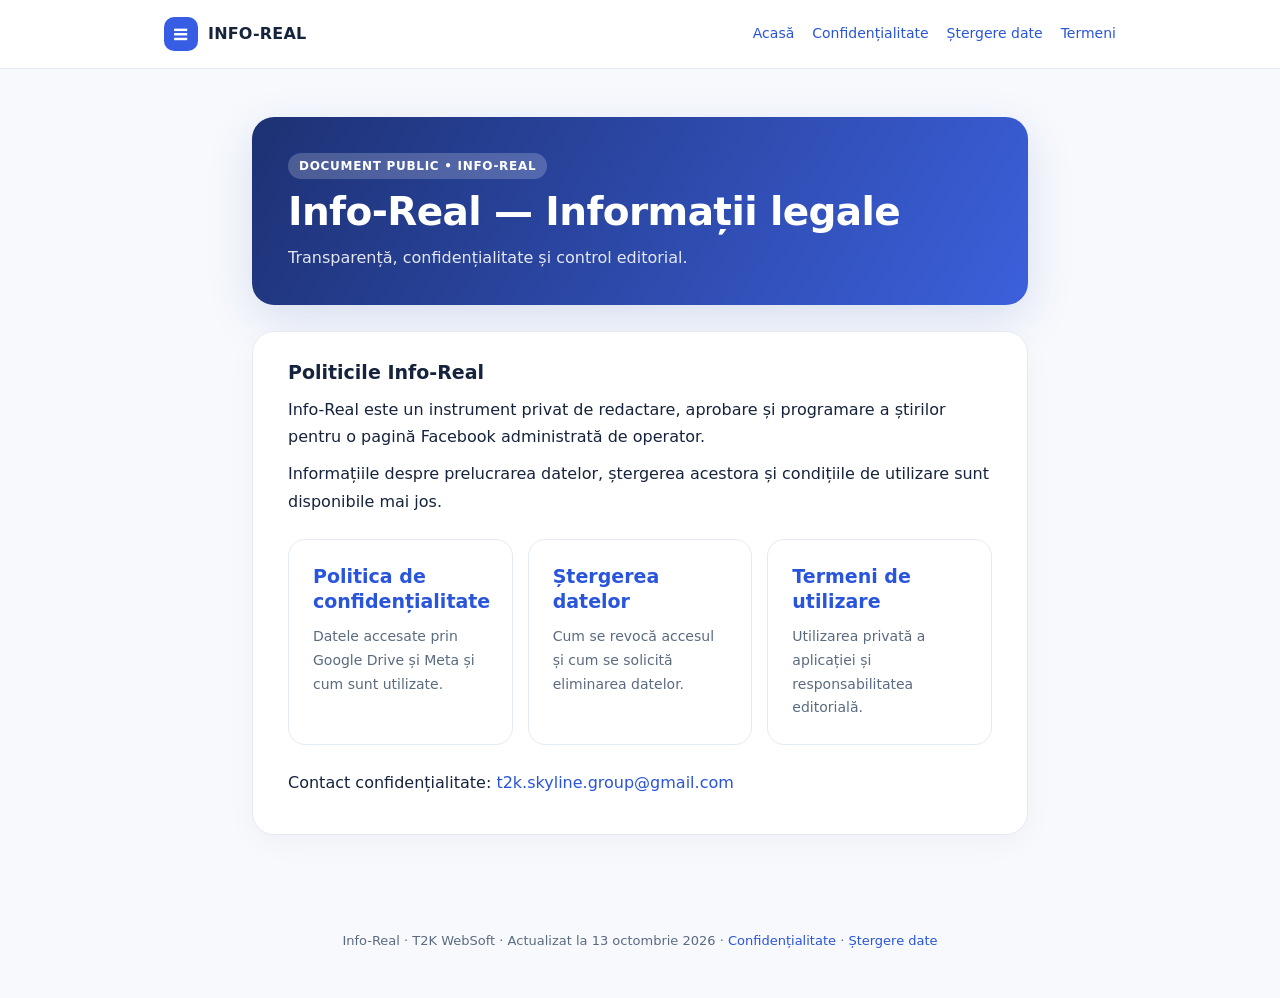
==== index.html @ e1108854 "Add Info-Real static legal drafts and official contact email" ====
<!doctype html><html lang="ro"><head><meta charset="utf-8"><meta name="viewport" content="width=device-width,initial-scale=1"><meta name="robots" content="noindex,nofollow"><meta name="description" content="Documente legale Info-Real"><title>Info-Real — Informații legale | Info-Real</title><link rel="stylesheet" href="style.css"></head><body><header><div class="head"><a class="logo" href="index.html"><span class="mark">≡</span>INFO-REAL</a><nav aria-label="Navigare"><a href="index.html">Acasă</a><a href="privacy.html">Confidențialitate</a><a href="data-deletion.html">Ștergere date</a><a href="terms.html">Termeni</a></nav></div></header><main><section class="hero"><span class="tag">Document public • Info-Real</span><h1>Info-Real — Informații legale</h1><p>Transparență, confidențialitate și control editorial.</p></section><article class="content"><h2>Politicile Info-Real</h2><p>Info-Real este un instrument privat de redactare, aprobare și programare a știrilor pentru o pagină Facebook administrată de operator.</p><p>Informațiile despre prelucrarea datelor, ștergerea acestora și condițiile de utilizare sunt disponibile mai jos.</p><div class="cards"><a class="card" href="privacy.html"><h2>Politica de confidențialitate</h2><p>Datele accesate prin Google Drive și Meta și cum sunt utilizate.</p></a><a class="card" href="data-deletion.html"><h2>Ștergerea datelor</h2><p>Cum se revocă accesul și cum se solicită eliminarea datelor.</p></a><a class="card" href="terms.html"><h2>Termeni de utilizare</h2><p>Utilizarea privată a aplicației și responsabilitatea editorială.</p></a></div><p>Contact confidențialitate: <a href="mailto:t2k.skyline.group@gmail.com">t2k.skyline.group@gmail.com</a></p></article></main><footer class="foot">Info-Real · T2K WebSoft · Actualizat la 13 octombrie 2026 · <a href="privacy.html">Confidențialitate</a> · <a href="data-deletion.html">Ștergere date</a></footer></body></html>
---- style.css ----
:root{color-scheme:light;--navy:#15233c;--blue:#375de5;--soft:#f1f5fe;--muted:#5a6b81;--line:#e4eaf5}*{box-sizing:border-box}body{margin:0;color:var(--navy);font:16px/1.7 system-ui,-apple-system,Segoe UI,Roboto,Arial,sans-serif;background:#f7f9fd}a{color:#2954dc;text-decoration:none}a:hover{text-decoration:underline}header{background:#fff;border-bottom:1px solid var(--line);position:sticky;top:0;z-index:2}.head{max-width:1000px;margin:auto;padding:17px 24px;display:flex;align-items:center;justify-content:space-between;gap:20px}.logo{display:flex;align-items:center;gap:10px;font-weight:850;letter-spacing:.2px;color:var(--navy)}.mark{display:inline-grid;place-items:center;width:34px;height:34px;border-radius:10px;background:var(--blue);color:white;font-size:21px}nav{display:flex;gap:18px;flex-wrap:wrap;font-size:14px}main{max-width:820px;margin:48px auto 70px;padding:0 22px}.hero{background:linear-gradient(120deg,#1d3173,#3c60dc);border-radius:22px;color:#fff;padding:34px 36px;box-shadow:0 14px 45px rgba(45,75,160,.15)}h1{font-size:clamp(27px,5vw,39px);line-height:1.2;letter-spacing:-.6px;margin:10px 0 8px}.hero p{margin:0;opacity:.88}.tag{display:inline-flex;background:#fff3;padding:3px 11px;border-radius:18px;font-size:12px;font-weight:700;letter-spacing:.7px;text-transform:uppercase}.content{margin-top:26px;background:#fff;border-radius:22px;border:1px solid var(--line);padding:28px 35px;box-shadow:0 9px 30px rgba(22,35,61,.035)}h2{font-size:19px;line-height:1.35;margin:29px 0 8px}h2:first-child{margin-top:0}p{margin:10px 0}ul,ol{padding-left:24px}li{margin:6px 0}strong{font-weight:720}.muted,small{color:var(--muted)}.notice{padding:14px 18px;border-left:4px solid var(--blue);background:var(--soft);border-radius:9px;margin:18px 0}.cards{display:grid;grid-template-columns:repeat(auto-fit,minmax(215px,1fr));gap:15px;margin:24px 0}.card{background:white;border:1px solid var(--line);border-radius:17px;padding:24px;display:block}.card h2{margin:0 0 10px}.card p{margin:0;color:var(--muted);font-size:14px}.foot{max-width:820px;margin:0 auto;padding:25px 22px 45px;font-size:13px;color:var(--muted);text-align:center}.languages{margin-top:35px;padding-top:18px;border-top:1px solid var(--line)}.languages h2{color:#2954dc}code{font-size:13px;background:#edf0f8;padding:2px 5px;border-radius:3px;overflow-wrap:anywhere}@media(max-width:620px){.head{align-items:flex-start;flex-direction:column;padding:15px}.hero{padding:27px 23px}.content{padding:24px 20px}main{margin:26px auto 40px}nav{gap:12px;font-size:13px}}
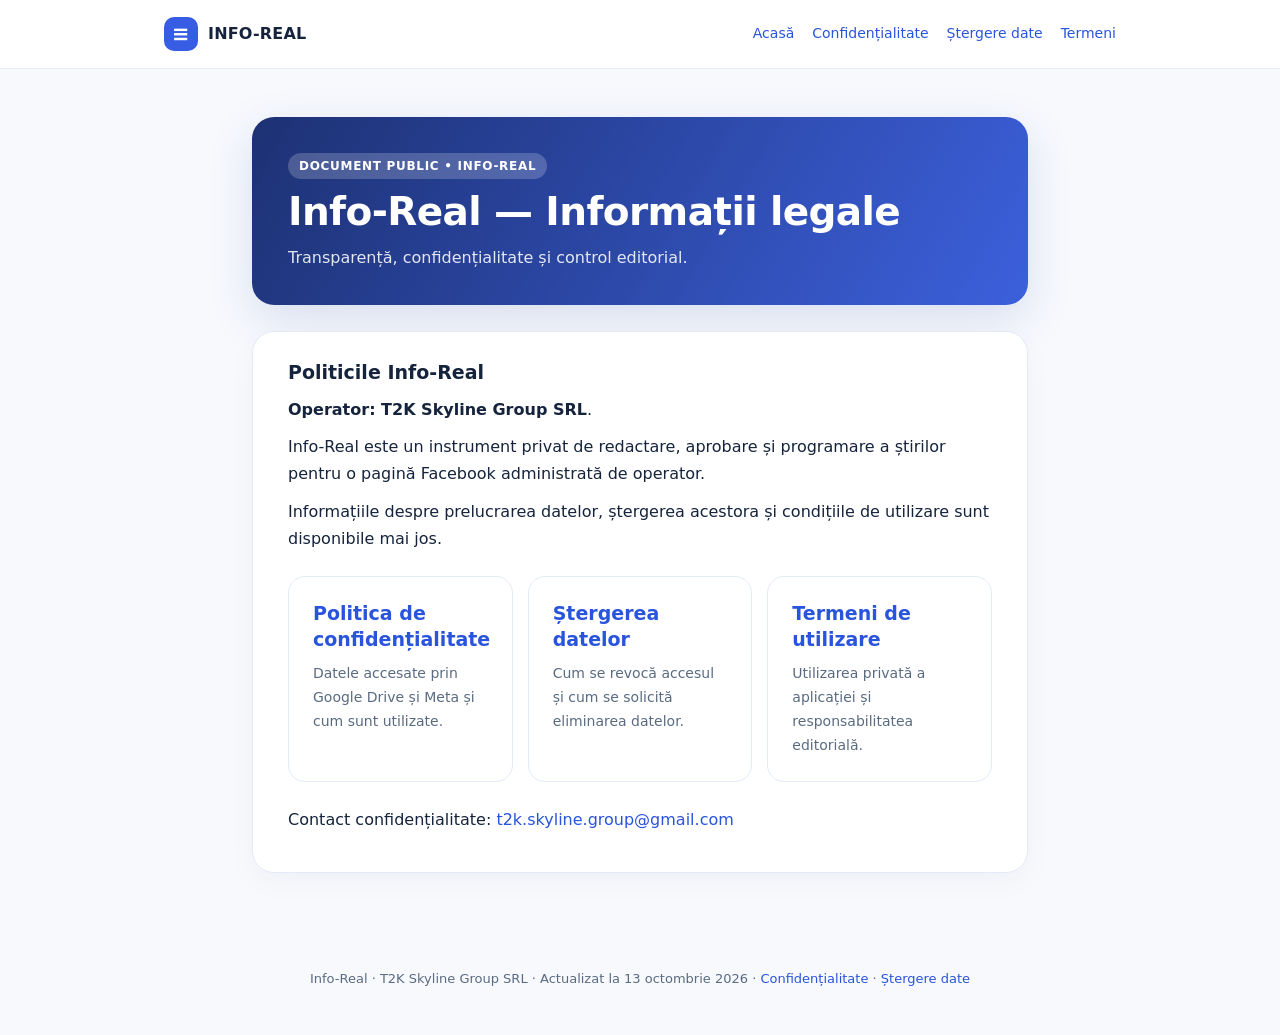
==== commit f0ff4cc8: "Confirm T2K Skyline Group SRL as Info-Real legal operator" ====
--- a/index.html
+++ b/index.html
@@ -1 +1 @@
-<!doctype html><html lang="ro"><head><meta charset="utf-8"><meta name="viewport" content="width=device-width,initial-scale=1"><meta name="robots" content="noindex,nofollow"><meta name="description" content="Documente legale Info-Real"><title>Info-Real — Informații legale | Info-Real</title><link rel="stylesheet" href="style.css"></head><body><header><div class="head"><a class="logo" href="index.html"><span class="mark">≡</span>INFO-REAL</a><nav aria-label="Navigare"><a href="index.html">Acasă</a><a href="privacy.html">Confidențialitate</a><a href="data-deletion.html">Ștergere date</a><a href="terms.html">Termeni</a></nav></div></header><main><section class="hero"><span class="tag">Document public • Info-Real</span><h1>Info-Real — Informații legale</h1><p>Transparență, confidențialitate și control editorial.</p></section><article class="content"><h2>Politicile Info-Real</h2><p>Info-Real este un instrument privat de redactare, aprobare și programare a știrilor pentru o pagină Facebook administrată de operator.</p><p>Informațiile despre prelucrarea datelor, ștergerea acestora și condițiile de utilizare sunt disponibile mai jos.</p><div class="cards"><a class="card" href="privacy.html"><h2>Politica de confidențialitate</h2><p>Datele accesate prin Google Drive și Meta și cum sunt utilizate.</p></a><a class="card" href="data-deletion.html"><h2>Ștergerea datelor</h2><p>Cum se revocă accesul și cum se solicită eliminarea datelor.</p></a><a class="card" href="terms.html"><h2>Termeni de utilizare</h2><p>Utilizarea privată a aplicației și responsabilitatea editorială.</p></a></div><p>Contact confidențialitate: <a href="mailto:t2k.skyline.group@gmail.com">t2k.skyline.group@gmail.com</a></p></article></main><footer class="foot">Info-Real · T2K WebSoft · Actualizat la 13 octombrie 2026 · <a href="privacy.html">Confidențialitate</a> · <a href="data-deletion.html">Ștergere date</a></footer></body></html>+<!doctype html><html lang="ro"><head><meta charset="utf-8"><meta name="viewport" content="width=device-width,initial-scale=1"><meta name="description" content="Documente legale Info-Real"><title>Info-Real — Informații legale | Info-Real</title><link rel="stylesheet" href="style.css"></head><body><header><div class="head"><a class="logo" href="index.html"><span class="mark">≡</span>INFO-REAL</a><nav aria-label="Navigare"><a href="index.html">Acasă</a><a href="privacy.html">Confidențialitate</a><a href="data-deletion.html">Ștergere date</a><a href="terms.html">Termeni</a></nav></div></header><main><section class="hero"><span class="tag">Document public • Info-Real</span><h1>Info-Real — Informații legale</h1><p>Transparență, confidențialitate și control editorial.</p></section><article class="content"><h2>Politicile Info-Real</h2><p><strong>Operator: T2K Skyline Group SRL</strong>.</p><p>Info-Real este un instrument privat de redactare, aprobare și programare a știrilor pentru o pagină Facebook administrată de operator.</p><p>Informațiile despre prelucrarea datelor, ștergerea acestora și condițiile de utilizare sunt disponibile mai jos.</p><div class="cards"><a class="card" href="privacy.html"><h2>Politica de confidențialitate</h2><p>Datele accesate prin Google Drive și Meta și cum sunt utilizate.</p></a><a class="card" href="data-deletion.html"><h2>Ștergerea datelor</h2><p>Cum se revocă accesul și cum se solicită eliminarea datelor.</p></a><a class="card" href="terms.html"><h2>Termeni de utilizare</h2><p>Utilizarea privată a aplicației și responsabilitatea editorială.</p></a></div><p>Contact confidențialitate: <a href="mailto:t2k.skyline.group@gmail.com">t2k.skyline.group@gmail.com</a></p></article></main><footer class="foot">Info-Real · T2K Skyline Group SRL · Actualizat la 13 octombrie 2026 · <a href="privacy.html">Confidențialitate</a> · <a href="data-deletion.html">Ștergere date</a></footer></body></html>
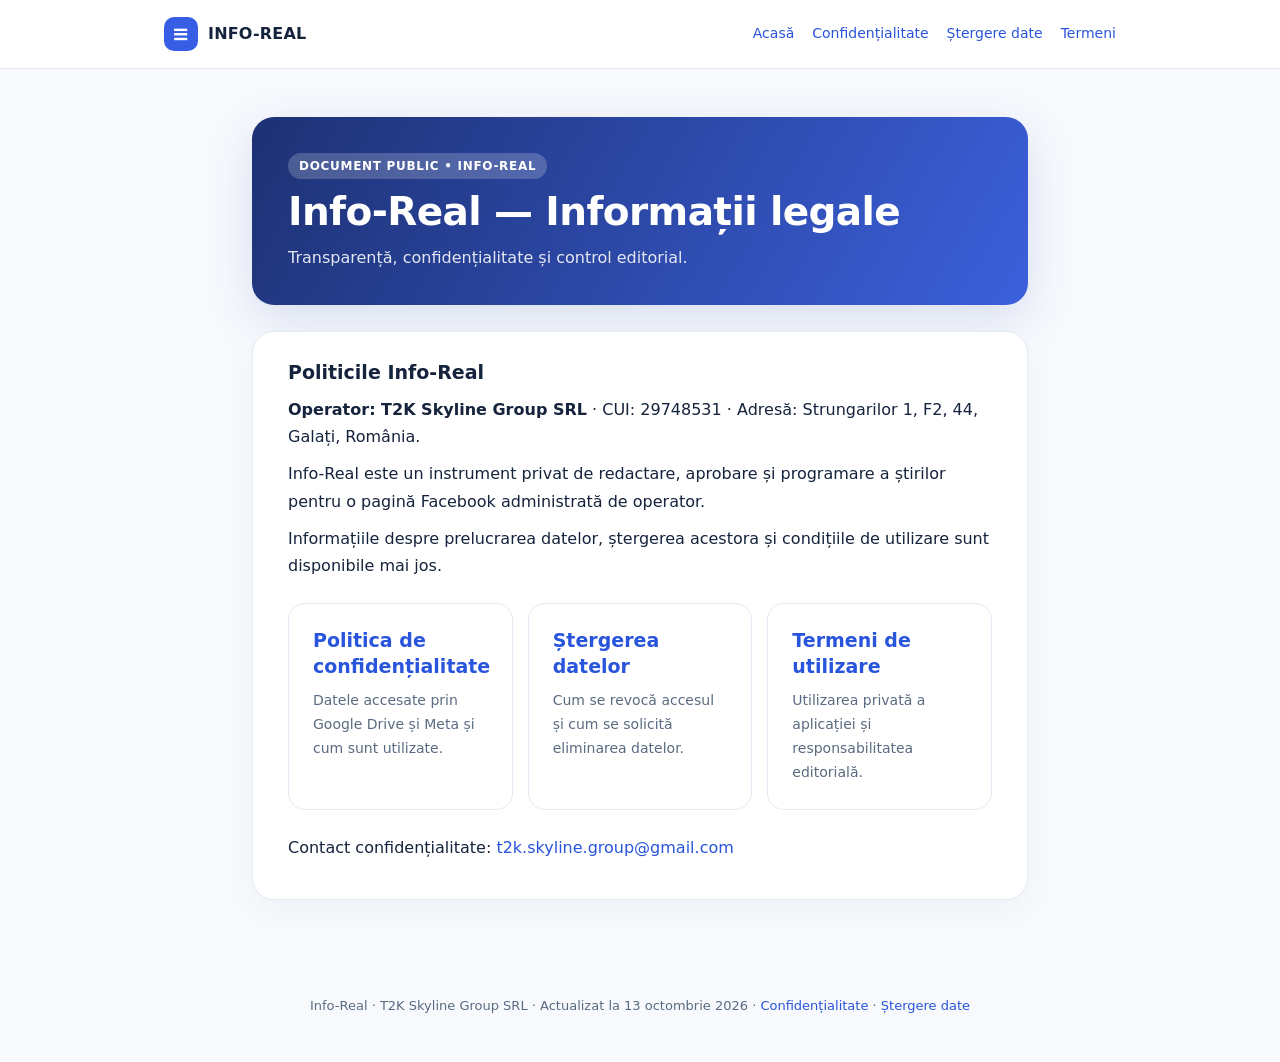
==== commit 504cc74c: "Record company CUI and legal contact address in Info-Real policies" ====
--- a/index.html
+++ b/index.html
@@ -1 +1 @@
-<!doctype html><html lang="ro"><head><meta charset="utf-8"><meta name="viewport" content="width=device-width,initial-scale=1"><meta name="description" content="Documente legale Info-Real"><title>Info-Real — Informații legale | Info-Real</title><link rel="stylesheet" href="style.css"></head><body><header><div class="head"><a class="logo" href="index.html"><span class="mark">≡</span>INFO-REAL</a><nav aria-label="Navigare"><a href="index.html">Acasă</a><a href="privacy.html">Confidențialitate</a><a href="data-deletion.html">Ștergere date</a><a href="terms.html">Termeni</a></nav></div></header><main><section class="hero"><span class="tag">Document public • Info-Real</span><h1>Info-Real — Informații legale</h1><p>Transparență, confidențialitate și control editorial.</p></section><article class="content"><h2>Politicile Info-Real</h2><p><strong>Operator: T2K Skyline Group SRL</strong>.</p><p>Info-Real este un instrument privat de redactare, aprobare și programare a știrilor pentru o pagină Facebook administrată de operator.</p><p>Informațiile despre prelucrarea datelor, ștergerea acestora și condițiile de utilizare sunt disponibile mai jos.</p><div class="cards"><a class="card" href="privacy.html"><h2>Politica de confidențialitate</h2><p>Datele accesate prin Google Drive și Meta și cum sunt utilizate.</p></a><a class="card" href="data-deletion.html"><h2>Ștergerea datelor</h2><p>Cum se revocă accesul și cum se solicită eliminarea datelor.</p></a><a class="card" href="terms.html"><h2>Termeni de utilizare</h2><p>Utilizarea privată a aplicației și responsabilitatea editorială.</p></a></div><p>Contact confidențialitate: <a href="mailto:t2k.skyline.group@gmail.com">t2k.skyline.group@gmail.com</a></p></article></main><footer class="foot">Info-Real · T2K Skyline Group SRL · Actualizat la 13 octombrie 2026 · <a href="privacy.html">Confidențialitate</a> · <a href="data-deletion.html">Ștergere date</a></footer></body></html>+<!doctype html><html lang="ro"><head><meta charset="utf-8"><meta name="viewport" content="width=device-width,initial-scale=1"><meta name="description" content="Documente legale Info-Real"><title>Info-Real — Informații legale | Info-Real</title><link rel="stylesheet" href="style.css"></head><body><header><div class="head"><a class="logo" href="index.html"><span class="mark">≡</span>INFO-REAL</a><nav aria-label="Navigare"><a href="index.html">Acasă</a><a href="privacy.html">Confidențialitate</a><a href="data-deletion.html">Ștergere date</a><a href="terms.html">Termeni</a></nav></div></header><main><section class="hero"><span class="tag">Document public • Info-Real</span><h1>Info-Real — Informații legale</h1><p>Transparență, confidențialitate și control editorial.</p></section><article class="content"><h2>Politicile Info-Real</h2><p><strong>Operator: T2K Skyline Group SRL</strong> · CUI: 29748531 · Adresă: Strungarilor 1, F2, 44, Galați, România.</p><p>Info-Real este un instrument privat de redactare, aprobare și programare a știrilor pentru o pagină Facebook administrată de operator.</p><p>Informațiile despre prelucrarea datelor, ștergerea acestora și condițiile de utilizare sunt disponibile mai jos.</p><div class="cards"><a class="card" href="privacy.html"><h2>Politica de confidențialitate</h2><p>Datele accesate prin Google Drive și Meta și cum sunt utilizate.</p></a><a class="card" href="data-deletion.html"><h2>Ștergerea datelor</h2><p>Cum se revocă accesul și cum se solicită eliminarea datelor.</p></a><a class="card" href="terms.html"><h2>Termeni de utilizare</h2><p>Utilizarea privată a aplicației și responsabilitatea editorială.</p></a></div><p>Contact confidențialitate: <a href="mailto:t2k.skyline.group@gmail.com">t2k.skyline.group@gmail.com</a></p></article></main><footer class="foot">Info-Real · T2K Skyline Group SRL · Actualizat la 13 octombrie 2026 · <a href="privacy.html">Confidențialitate</a> · <a href="data-deletion.html">Ștergere date</a></footer></body></html>
